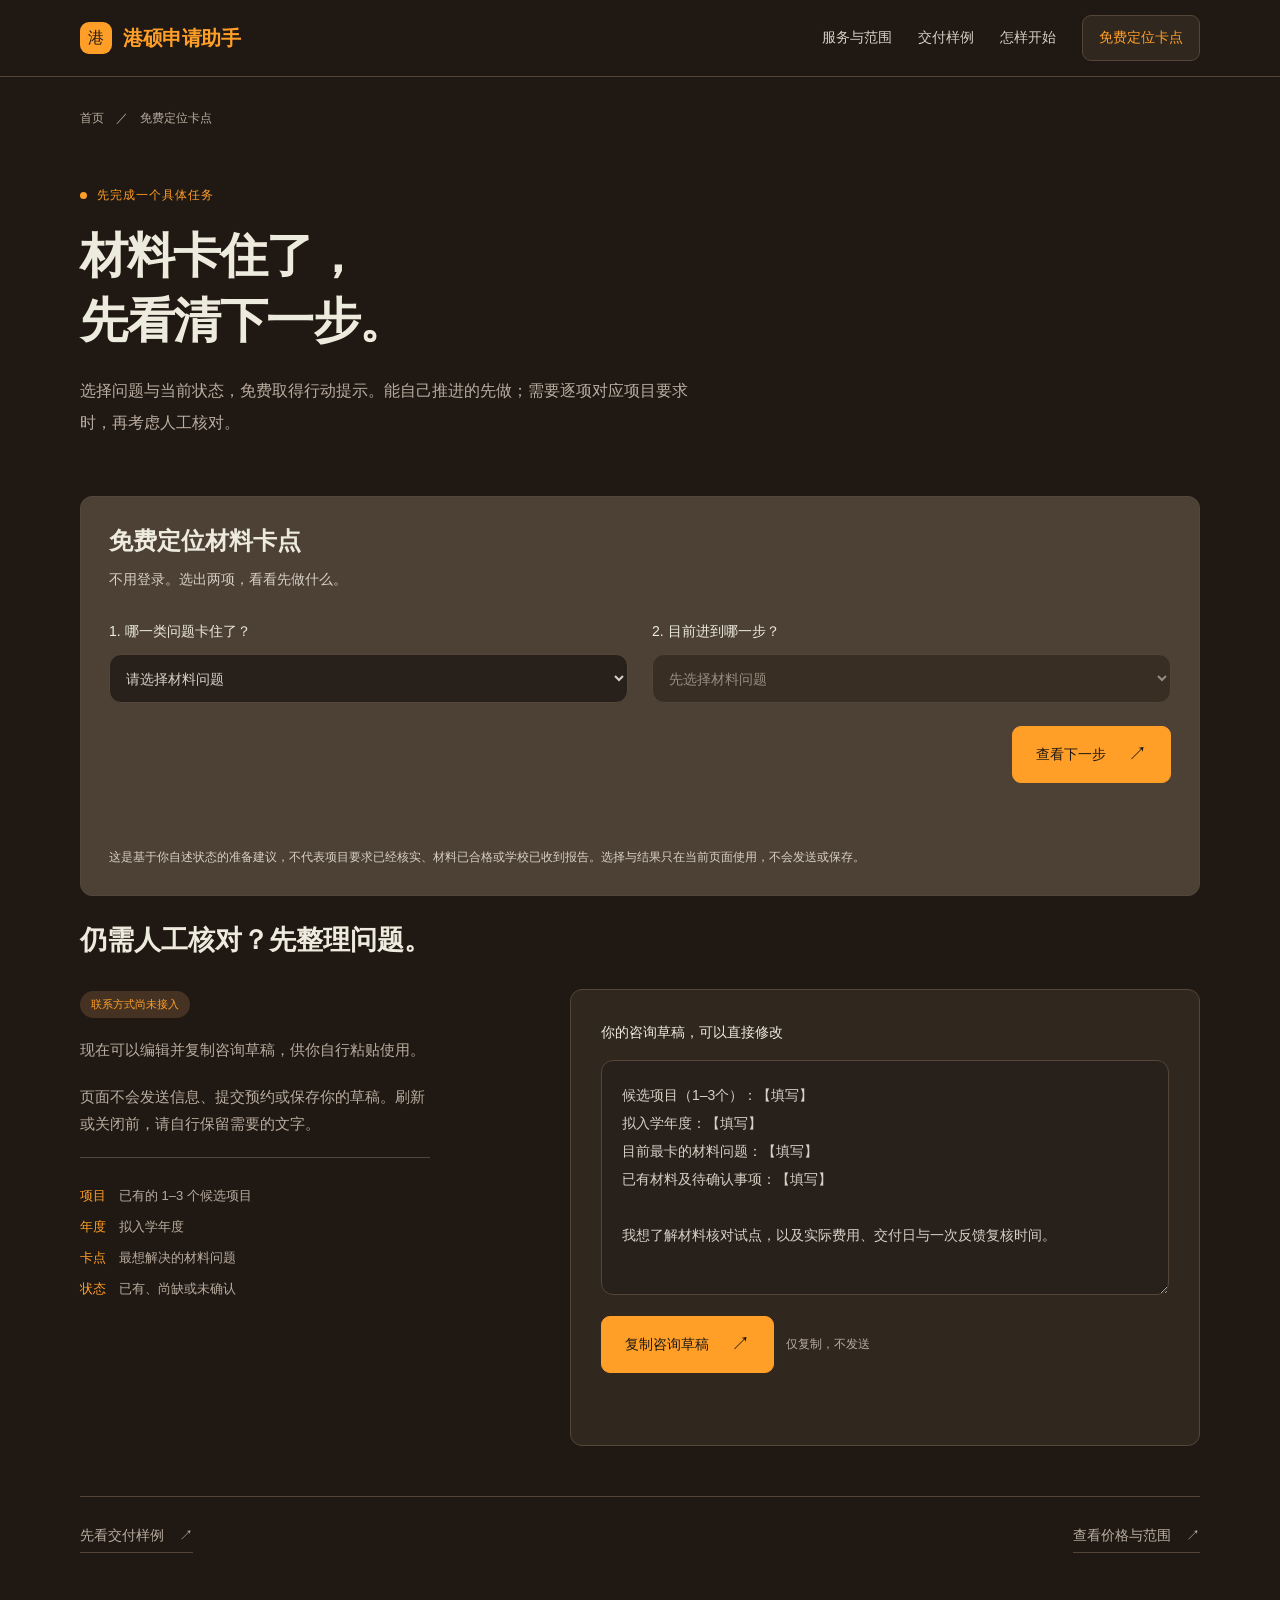
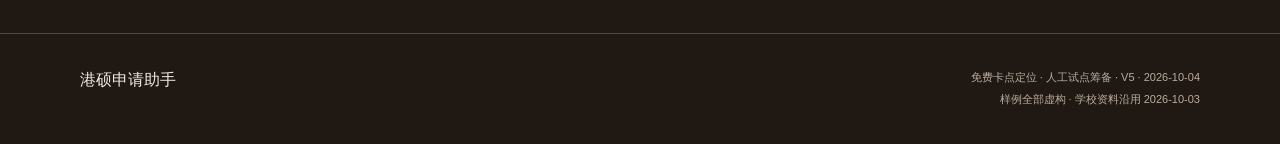
==== consult.html @ a5b5af1b "Add local static preview for the Hong Kong master's application helper. Keep the site files at the r" ====
<!doctype html>
<html lang="zh-CN">
<head>
<meta charset="utf-8">
<meta name="viewport" content="width=device-width, initial-scale=1">
<title>免费定位材料卡点｜港硕申请助手</title>
<meta name="description" content="免费定位成绩单、官方条款冲突或推荐报告卡点，复制下一步行动提示；仍需人工核对时，可以另行整理咨询草稿。">
<link rel="stylesheet" href="assets/site.css">
<script src="assets/site.js" defer></script>
</head>
<body>
<a class="skip-link" href="#main">跳到主要内容</a>
<header class="site-header">
<div class="wrap header-inner"><a class="brand" href="index.html"><span class="brand-symbol" aria-hidden="true">港</span>港硕申请助手</a><button class="menu-toggle" type="button" aria-expanded="false" aria-controls="site-nav">菜单</button><nav class="site-nav" id="site-nav" aria-label="主导航"><a href="services.html">服务与范围</a><a href="sample.html">交付样例</a><a href="guide.html">怎样开始</a><a href="consult.html#quick-check" class="nav-cta" aria-current="page">免费定位卡点</a></nav></div>
</header>
<main id="main">
<div class="wrap">
<nav class="breadcrumb" aria-label="面包屑"><a href="index.html">首页</a><span aria-hidden="true">／</span><span>免费定位卡点</span></nav>
<header class="page-intro fade-in"><p class="eyebrow">先完成一个具体任务</p><h1>材料卡住了，<br>先看清下一步。</h1><p class="lead">选择问题与当前状态，免费取得行动提示。能自己推进的先做；需要逐项对应项目要求时，再考虑人工核对。</p></header>
<div class="page-body">
<section class="quick-check" id="quick-check" aria-labelledby="quick-check-title">
<div class="check-intro"><h2 id="quick-check-title">免费定位材料卡点</h2><p>不用登录。选出两项，看看先做什么。</p></div>
<form id="quick-check-form" hidden>
<div class="check-fields">
<div class="check-field"><label for="check-issue">1. 哪一类问题卡住了？</label><select id="check-issue" name="issue" required><option value="">请选择材料问题</option><option value="transcript">正式文件：成绩单尚缺或待核</option><option value="terms">官方条款说法不同</option><option value="report">推荐报告收件未确认</option></select></div>
<div class="check-field"><label for="check-state">2. 目前进到哪一步？</label><select id="check-state" name="state" required disabled><option value="">先选择材料问题</option></select></div>
</div>
<div class="actions"><button class="button" type="submit">查看下一步 <span class="arrow" aria-hidden="true">↗</span></button></div>
<p class="check-status" id="check-status" role="status" aria-live="polite"></p>
</form>
<noscript><p class="check-noscript">此处需要启用 JavaScript 才能按状态生成提示。你可以先看<a class="text-link" href="sample.html">材料卡点样例 ↗</a>，或在下方手动编辑咨询草稿。</p></noscript>
<article class="check-result" id="check-result" aria-labelledby="check-result-title" hidden>
<h3 id="check-result-title">你的下一步</h3><p class="check-selection" id="check-selection"></p>
<dl class="action-list"><div><dt>先做什么</dt><dd id="check-first"></dd></div><div><dt>找谁推进</dt><dd id="check-who"></dd></div><div><dt>完成依据</dt><dd id="check-evidence"></dd></div><div><dt>何时值得人工核对</dt><dd id="check-manual"></dd></div></dl>
<div class="actions"><button class="button secondary" id="copy-action" type="button">复制这份行动提示</button><a class="text-link" href="#consultation">整理咨询草稿 <span aria-hidden="true">↗</span></a></div>
<p class="copy-status" id="action-copy-status" role="status" aria-live="polite"></p>
<textarea class="action-copy-fallback" id="action-copy-fallback" readonly hidden aria-label="完整行动提示，供手动复制" aria-describedby="action-copy-status"></textarea>
</article>
<p class="check-disclosure">这是基于你自述状态的准备建议，不代表项目要求已经核实、材料已合格或学校已收到报告。选择与结果只在当前页面使用，不会发送或保存。</p>
</section>
<section class="consultation" id="consultation" aria-labelledby="consultation-title">
<h2 class="consultation-title" id="consultation-title">仍需人工核对？先整理问题。</h2>
<div class="contact-layout">
<div class="contact-note"><span class="tag warm">联系方式尚未接入</span><p>现在可以编辑并复制咨询草稿，供你自行粘贴使用。</p><p>页面不会发送信息、提交预约或保存你的草稿。刷新或关闭前，请自行保留需要的文字。</p>
<ul class="contact-hints"><li><span>项目</span>已有的 1–3 个候选项目</li><li><span>年度</span>拟入学年度</li><li><span>卡点</span>最想解决的材料问题</li><li><span>状态</span>已有、尚缺或未确认</li></ul>
</div>
<div class="draft-panel">
<label for="consult-draft">你的咨询草稿，可以直接修改</label>
<textarea id="consult-draft" aria-describedby="draft-disclosure copy-status" spellcheck="false">候选项目（1–3个）：【填写】
拟入学年度：【填写】
目前最卡的材料问题：【填写】
已有材料及待确认事项：【填写】

我想了解材料核对试点，以及实际费用、交付日与一次反馈复核时间。</textarea>
<div class="actions"><button class="button" id="copy-draft" type="button">复制咨询草稿 <span class="arrow" aria-hidden="true">↗</span></button><span class="small" id="draft-disclosure">仅复制，不发送</span></div>
<p class="copy-status" id="copy-status" role="status" aria-live="polite"></p>
</div>
</div>
</section>
<div class="page-next"><a class="text-link" href="sample.html">先看交付样例 <span aria-hidden="true">↗</span></a><a class="text-link" href="services.html">查看价格与范围 <span aria-hidden="true">↗</span></a></div>
</div>
</div>
</main>
<footer class="site-footer"><div class="wrap footer-inner"><p class="footer-brand">港硕申请助手</p><p class="footer-state">免费卡点定位 · 人工试点筹备 · V5 · 2026-10-04<br>样例全部虚构 · 学校资料沿用 2026-10-03</p></div></footer>
</body>
</html>
---- assets/site.css ----
:root{--paper:#201913;--surface:#30271f;--field:#28211b;--tool:#4d4035;--ink:#edeade;--text:#d8d0c6;--muted:#b9aca0;--line:#544638;--accent:#ff9f28;--accent-soft:#3d2c17;--warm:#453222;--sans:"Avenir Next","PingFang SC","Hiragino Sans GB","Microsoft YaHei",sans-serif}
*{box-sizing:border-box}html{scroll-behavior:smooth;scroll-padding-top:100px}body{color-scheme:dark;margin:0;background:var(--paper);color:var(--text);font:16px/1.8 var(--sans);-webkit-font-smoothing:antialiased}a{color:inherit;text-decoration:none}button,textarea,select{font:inherit}button,a,summary{-webkit-tap-highlight-color:transparent}button{cursor:pointer}
button:focus-visible,a:focus-visible,summary:focus-visible,textarea:focus-visible,select:focus-visible{outline:3px solid var(--accent);outline-offset:5px}
h1,h2,h3,p{margin:0}h1,h2,h3{color:var(--ink)}h1,h2{font-family:var(--sans);font-weight:700}h1{font-size:clamp(36px,4.5vw,58px);line-height:1.35;letter-spacing:-.03em}h2{font-size:clamp(27px,3vw,36px);line-height:1.5}h3{font-weight:600;font-size:19px;line-height:1.6}
[hidden]{display:none!important}.wrap{width:min(1120px,calc(100% - 80px));margin:auto}.narrow{width:min(880px,calc(100% - 80px));margin:auto}
.skip-link{position:fixed;z-index:30;top:-90px;left:18px;padding:10px 16px;background:var(--surface);color:var(--ink)}.skip-link:focus{top:12px}
.site-header{position:sticky;top:0;z-index:20;background:rgba(32,25,19,.97);border-bottom:1px solid var(--line)}.header-inner{height:76px;display:flex;align-items:center;justify-content:space-between;gap:30px}.brand{display:flex;align-items:center;gap:11px;white-space:nowrap;font-family:var(--sans);font-size:20px;font-weight:700;letter-spacing:-.02em;color:var(--accent)}.brand-symbol{display:grid;place-items:center;width:32px;height:32px;border-radius:9px;color:var(--paper);background:var(--accent);font-size:16px;font-weight:500}
.site-nav{display:flex;align-items:center;gap:26px;font-size:14px}.site-nav a{transition:color .18s}.site-nav a:hover,.site-nav a[aria-current=page]{color:var(--accent)}.site-nav a[aria-current=page]:not(.nav-cta){text-decoration:underline;text-decoration-color:var(--accent);text-underline-offset:8px}.nav-cta{border:1px solid var(--line);border-radius:9px;padding:9px 16px;color:var(--ink);background:var(--surface)}.nav-cta:hover{background:var(--accent-soft)}.menu-toggle{display:none;border:1px solid var(--line);border-radius:9px;background:transparent;padding:8px 14px;color:var(--ink);font-size:13px}
.eyebrow{font-size:12px;letter-spacing:.08em;color:var(--accent);display:flex;align-items:center;gap:10px;margin-bottom:24px}.eyebrow::before{content:"";width:7px;height:7px;border-radius:50%;background:currentColor}
.lead{font-size:17px;line-height:2;color:var(--muted);max-width:560px;margin-top:24px}.button{min-height:49px;display:inline-flex;align-items:center;justify-content:center;gap:22px;padding:13px 23px;border:1px solid var(--accent);border-radius:9px;color:var(--paper);background:var(--accent);font-size:14px;line-height:1.5;transition:transform .18s,background .18s}.button:hover{background:#ffb353;transform:translateY(-1px)}.button.secondary{color:var(--ink);background:transparent;border-color:var(--line)}.button.secondary:hover{background:var(--accent-soft);border-color:var(--accent)}
.arrow{font-size:19px;font-family:var(--sans)}.actions{display:flex;flex-wrap:wrap;gap:12px;margin-top:32px}.text-link{font-size:14px;display:inline-flex;align-items:center;gap:15px;border-bottom:1px solid var(--line);padding-bottom:4px}.text-link:hover{color:var(--accent);border-color:var(--accent)}
.home-hero{text-align:center;padding:36px 0 25px}.home-hero h1{font-size:clamp(30px,3.5vw,44px);line-height:1.4;letter-spacing:-.035em}.home-hero h1 em{font-style:normal;display:inline-block;color:var(--accent)}.home-hero .lead{max-width:700px;font-size:15px;line-height:1.85;margin:12px auto 0}.hero-badges{display:flex;flex-wrap:wrap;justify-content:center;gap:8px;list-style:none;padding:0;margin:18px 0 0}.hero-badges li{padding:4px 11px;border:1px solid #715019;border-radius:30px;background:var(--accent-soft);color:#ffb13e;font-size:11px;line-height:1.6}.hero-start{display:inline-flex;align-items:center;gap:9px;font-size:12px;color:var(--muted);margin-top:16px}.hero-start:hover{color:var(--accent)}.price-inline{margin-top:10px;font-size:12px;color:var(--muted);line-height:1.9}.price-inline strong{display:block;color:var(--ink);font-size:15px;font-weight:500;margin-bottom:4px}
.tag{display:inline-block;font-size:11px;line-height:1.5;border-radius:50px;padding:5px 11px;background:var(--accent-soft);color:var(--accent)}.tag.warm{background:var(--warm);color:var(--accent)}
.home-explore{padding:32px 0 54px}.home-offer{display:flex;align-items:center;justify-content:space-between;gap:30px;border:1px solid var(--line);border-radius:12px;background:var(--surface);padding:24px 28px}.home-offer .eyebrow{margin-bottom:7px}.home-offer h2{font-size:20px}.home-offer .button{flex-shrink:0}.explore-heading{font-size:19px;color:var(--ink);margin-bottom:17px}.explore-grid{display:grid;grid-template-columns:repeat(3,minmax(0,1fr));gap:16px}.explore-link{display:block;padding:23px;border:1px solid var(--line);border-radius:12px;background:var(--surface);transition:border-color .2s}.explore-link:hover{border-color:var(--accent)}.explore-link span{display:flex;justify-content:space-between;gap:16px;font-size:17px;color:var(--ink)}.explore-link p{font-size:13px;color:var(--muted);margin-top:11px;line-height:1.9}
.breadcrumb{padding-top:31px;font-size:12px;color:var(--muted);display:flex;align-items:center;flex-wrap:wrap;gap:12px}.breadcrumb a:hover{color:var(--accent)}.page-intro{padding:55px 0 57px}.page-intro .eyebrow{margin-bottom:18px}.page-intro h1{font-size:clamp(34px,4vw,48px)}.page-intro .lead{max-width:630px;font-size:16px;margin-top:21px}.page-body{padding-bottom:80px}
.service-layout{display:grid;grid-template-columns:1.24fr .9fr;gap:80px;align-items:start}.service-row{display:grid;grid-template-columns:35px 1fr;gap:21px;padding:27px 0;border-bottom:1px solid var(--line)}.service-row:first-child{padding-top:3px}.service-icon{width:29px;height:29px;border:1px solid var(--line);color:var(--accent);border-radius:50%;display:grid;place-items:center;font-size:14px;line-height:1}.service-row p{font-size:14px;color:var(--muted);margin-top:9px;max-width:460px}
.price-panel{border:1px solid var(--line);border-radius:12px;background:var(--surface);color:var(--text);padding:36px}.price-panel .eyebrow{color:var(--muted);margin-bottom:18px}.price-number{display:flex;align-items:baseline;gap:8px;color:var(--accent);font:700 60px/1.2 var(--sans)}.price-number span{font:13px/1.6 var(--sans)}.scope-list{margin:24px 0 0;padding:21px 0 0;list-style:none;border-top:1px solid var(--line);font-size:14px;line-height:2.2}.price-panel .small{margin-top:20px;color:var(--muted);font-size:12px}.price-panel .button{width:100%;margin-top:24px;background:var(--accent);color:var(--paper);border-color:var(--accent)}
.boundary{margin-top:37px;font-size:13px;color:var(--muted);line-height:2}.boundary strong{display:block;color:var(--ink);font-size:14px;margin-bottom:6px;font-weight:500}.inline-detail{margin-top:25px;border-top:1px solid var(--line);border-bottom:1px solid var(--line);font-size:14px}.inline-detail summary{padding:19px 0;cursor:pointer;color:var(--ink)}.inline-detail p{font-size:13px;color:var(--muted);padding:0 0 20px;line-height:2}
.page-next{margin-top:50px;border-top:1px solid var(--line);padding-top:26px;display:flex;justify-content:space-between;align-items:center;gap:25px;font-size:14px;color:var(--muted)}
.case-feature{display:grid;grid-template-columns:1fr 1fr;gap:58px;background:var(--surface);border:1px solid var(--line);border-radius:12px;padding:42px}.case-feature h2{margin-top:18px;font-size:30px}.case-feature .case-quote{font-size:18px;color:var(--ink);line-height:1.9;font-family:var(--sans);max-width:330px}.case-feature .case-caption{font-size:13px;color:var(--muted);margin-top:18px;max-width:350px}.case-result{padding-top:0}.case-result div{padding:17px 0;border-bottom:1px solid var(--line)}.case-result div:first-child{padding-top:0}.case-result div:last-child{border-bottom:0}.case-result dt{font-size:11px;color:var(--accent);margin-bottom:5px}.case-result dd{margin:0;font-size:15px;color:var(--ink)}
.other-cases{margin-top:39px}.other-cases h2{font:14px/1.8 var(--sans);color:var(--muted);margin-bottom:11px}.case-link{display:flex;align-items:center;justify-content:space-between;gap:20px;padding:23px 0;border-bottom:1px solid var(--line)}.case-link h3{font-size:17px;font-weight:500}.case-link p{font-size:13px;color:var(--muted);margin-top:6px}.case-link:hover h3{color:var(--accent)}.source-note{font-size:11px;color:var(--muted);line-height:1.9;margin-top:28px}
.case-nav{display:flex;flex-wrap:wrap;gap:10px;margin-bottom:29px}.case-nav a{padding:9px 16px;border:1px solid var(--line);border-radius:50px;font-size:13px;background:transparent}.case-nav a[aria-current=page]{background:var(--accent-soft);border-color:var(--accent);color:var(--accent)}
.detail-sheet{border:1px solid var(--line);border-radius:12px;background:var(--surface);padding:38px 42px}.status-row{display:flex;flex-wrap:wrap;align-items:center;gap:14px;font-size:12px;color:var(--muted);padding-bottom:26px;border-bottom:1px solid var(--line)}.detail-step{padding:26px 0;display:grid;grid-template-columns:120px 1fr;gap:24px;border-bottom:1px solid var(--line)}.detail-step:last-child{border-bottom:0;padding-bottom:0}.detail-step h2{font:13px/2 var(--sans);color:var(--accent)}.detail-step h3{font-size:18px;font-weight:500;margin-bottom:9px}.detail-step p{font-size:14px;color:var(--muted);line-height:2}
.reference-data{margin-top:33px;border-top:1px solid var(--line);border-bottom:1px solid var(--line)}.reference-data>summary{padding:22px 0;font-size:14px;cursor:pointer;color:var(--ink)}.reference-data>div{padding-bottom:24px}.project-card{padding:22px 0;border-top:1px solid var(--line)}.project-heading{display:flex;justify-content:space-between;align-items:start;gap:20px}.project-heading h3{font-size:17px}.project-heading p{font-size:11px;color:var(--muted);margin-top:4px}.project-status{font-size:11px;flex-shrink:0;color:var(--accent)}.project-facts{display:grid;grid-template-columns:1fr 1fr;gap:22px;margin:24px 0}.project-facts dt{font-size:11px;color:var(--accent);margin-bottom:5px}.project-facts dd{margin:0;font-size:13px;color:var(--muted)}.project-sources{display:flex;flex-wrap:wrap;gap:10px 18px;font-size:11px;color:var(--muted)}.project-sources a{border-bottom:1px solid var(--line)}
.guide-layout{display:grid;grid-template-columns:1fr 1fr;gap:78px}.step-item{padding:26px 0 30px;display:grid;grid-template-columns:38px 1fr;gap:17px;border-bottom:1px solid var(--line)}.step-item:first-child{padding-top:0}.step-item .step-number{font:700 23px/1.6 var(--sans);color:var(--accent)}.step-item p{margin-top:9px;font-size:14px;color:var(--muted)}.faq-heading{font-size:15px;margin-bottom:8px}
.faq details{border-bottom:1px solid var(--line)}.faq summary{cursor:pointer;font-size:15px;color:var(--ink);padding:20px 0;list-style:none;display:flex;align-items:center;justify-content:space-between;gap:20px}.faq summary::-webkit-details-marker{display:none}.faq summary::after{content:"+";font-size:21px;font-weight:300}.faq details[open] summary::after{content:"−"}.faq details p{padding:0 0 22px;font-size:13px;color:var(--muted);line-height:2}
.contact-layout{display:grid;grid-template-columns:.8fr 1.2fr;gap:70px;align-items:start}.contact-note{font-size:15px;color:var(--muted);max-width:350px}.contact-note .tag{margin-bottom:18px}.contact-note p{margin-bottom:20px}.contact-hints{list-style:none;margin:0;padding:22px 0 0;border-top:1px solid var(--line);font-size:13px;line-height:2.4}.contact-hints li{display:flex;gap:13px}.contact-hints span{color:var(--accent)}
.draft-panel{background:var(--surface);border:1px solid var(--line);border-radius:12px;padding:30px}.draft-panel label{display:block;font-size:14px;color:var(--ink);margin-bottom:15px}.draft-panel textarea{display:block;width:100%;min-height:235px;resize:vertical;border:1px solid var(--line);border-radius:12px;background:var(--field);padding:20px;color:var(--text);font-size:14px;line-height:2}.draft-panel .actions{margin-top:21px;align-items:center}.draft-panel .small{font-size:12px;color:var(--muted)}.copy-status{min-height:27px;margin-top:15px;font-size:12px;color:var(--accent);line-height:1.9}
.quick-check{background:var(--tool);border:1px solid var(--line);border-radius:12px;padding:26px 28px;margin-bottom:24px}.check-intro h2{font-size:24px}.check-intro p{font-size:14px;color:var(--text);margin-top:8px}.check-fields{display:grid;grid-template-columns:1fr 1fr;gap:24px;margin-top:27px}.check-field{min-width:0}.check-field label{display:block;font-size:14px;color:var(--ink);margin-bottom:10px}.check-field select{display:block;width:100%;min-width:0;min-height:49px;border:1px solid var(--line);border-radius:12px;background:var(--field);padding:10px 12px;color:var(--text);font-size:14px}.check-field select:disabled{color:var(--muted);background:var(--surface)}.quick-check .actions{margin-top:23px;align-items:center}#quick-check-form .actions{justify-content:flex-end}.check-status{min-height:27px;margin-top:15px;font-size:12px;color:var(--accent)}.check-result{border-top:1px solid var(--line);padding-top:25px;margin-top:10px}.action-copy-fallback{display:block;width:100%;min-height:260px;resize:vertical;border:1px solid var(--line);border-radius:12px;background:var(--field);padding:16px;color:var(--text);font-size:13px;line-height:2;margin-top:15px}.check-result h3{font-family:var(--sans);font-size:24px}.check-selection{font-size:13px;color:var(--muted);margin-top:10px}.action-list{margin:20px 0 0}.action-list div{display:grid;grid-template-columns:145px 1fr;gap:20px;border-bottom:1px solid var(--line);padding:15px 0}.action-list dt{color:var(--accent);font-size:13px}.action-list dd{margin:0;font-size:14px;overflow-wrap:anywhere}.action-list div:last-child{border-bottom:0}.check-disclosure,.check-noscript{font-size:12px;color:var(--text);line-height:2;margin-top:20px}.check-noscript .text-link{font-size:12px;margin:0 4px}.consultation-title{font-size:27px;margin-bottom:29px}.free-service{display:flex;align-items:center;justify-content:space-between;gap:35px;padding:29px 0 36px;margin-bottom:40px;border-bottom:1px solid var(--line)}.free-service .eyebrow{margin-bottom:13px}.free-service h2{font-size:27px}.free-service p:not(.eyebrow){font-size:14px;color:var(--muted);margin-top:13px;max-width:640px}.free-service .button{flex-shrink:0}
.tool-nav{display:flex;flex-wrap:wrap;gap:25px;border-bottom:1px solid #796656;padding-bottom:13px;margin-bottom:22px;font-size:13px;color:var(--text)}.tool-nav a{position:relative}.tool-nav a[aria-current=location]{color:var(--accent)}.tool-nav a[aria-current=location]::after{content:"";position:absolute;left:0;right:0;bottom:-14px;height:2px;background:var(--accent)}.tool-nav a:hover{color:var(--accent)}.home-tool .check-intro{display:flex;align-items:center;flex-wrap:wrap;gap:7px 18px}.home-tool .check-intro h2{font-size:20px}.home-tool .check-intro p{margin:0;font-size:12px}
.site-footer{border-top:1px solid var(--line);padding:32px 0 34px;font-size:11px;color:var(--muted)}.footer-inner{display:flex;justify-content:space-between;gap:30px;align-items:start}.footer-brand{font-family:var(--sans);font-size:16px;color:var(--ink)}.footer-state{text-align:right;line-height:2}
.fade-in{animation:arrive .55s both}@keyframes arrive{from{opacity:0;transform:translateY(10px)}to{opacity:1;transform:translateY(0)}}
@media(max-width:1000px){.site-nav{gap:20px}.service-layout,.guide-layout{gap:45px}.case-feature{gap:35px;padding:34px}.contact-layout{gap:38px}}
@media(max-width:760px){
.wrap,.narrow{width:calc(100% - 40px)}.header-inner{height:68px;gap:14px}.brand{font-size:18px}.brand-symbol{width:29px;height:29px;font-size:14px}.menu-toggle{display:block}
.site-nav{display:none;position:absolute;top:67px;left:0;right:0;padding:22px 20px 27px;background:var(--paper);border-bottom:1px solid var(--line);box-shadow:0 12px 18px #0003;flex-direction:column;align-items:stretch;gap:0}.site-nav.is-open{display:flex}.site-nav a{padding:13px 18px}.site-nav .nav-cta{margin-top:10px;text-align:center}
.home-hero{padding:31px 0 24px}.home-hero h1{font-size:31px}.home-hero .lead{font-size:13px}.hero-badges{gap:6px;margin-top:14px}.hero-badges li{font-size:10px;padding:4px 9px}.hero-start{margin-top:13px}h1{font-size:39px;line-height:1.4}.eyebrow{margin-bottom:21px;font-size:11px}.lead{font-size:15px;margin-top:21px}.actions{margin-top:27px;gap:10px}.button{padding:13px 18px;font-size:13px;gap:17px;min-height:48px}.price-inline{margin-top:10px;font-size:11px}.price-inline strong{font-size:14px}
.home-explore{padding:27px 0 40px}.home-offer{flex-direction:column;align-items:start;gap:19px;padding:23px}.home-offer h2{font-size:18px}.explore-heading{margin-bottom:12px}.explore-grid{grid-template-columns:1fr;gap:11px}.explore-link{padding:20px}.explore-link span{font-size:18px}.explore-link p{margin-top:7px;font-size:12px}
.breadcrumb{padding-top:23px;font-size:11px}.page-intro{padding:35px 0 37px}.page-intro h1{font-size:34px;line-height:1.5}.page-intro .lead{font-size:14px;margin-top:16px}.page-body{padding-bottom:48px}
.service-layout,.guide-layout,.contact-layout{grid-template-columns:1fr;gap:35px}.service-row{padding:23px 0;gap:16px;grid-template-columns:30px 1fr}.service-row h3{font-size:18px}.service-row p{font-size:13px}.price-panel{padding:29px}.price-number{font-size:53px}.boundary{margin-top:27px}.page-next{margin-top:35px;padding-top:22px;align-items:start;flex-direction:column;gap:16px;font-size:13px}
.case-feature{grid-template-columns:1fr;gap:27px;padding:27px 25px;border-radius:12px}.case-feature h2{font-size:26px;margin-top:15px}.case-feature .case-quote{font-size:18px}.case-feature .case-caption{font-size:12px;margin-top:15px}.case-result{margin:0}.case-result dd{font-size:14px}
.other-cases{margin-top:30px}.case-link{padding:20px 0}.case-link h3{font-size:16px}.case-link p{font-size:12px}.case-nav{gap:8px;margin-bottom:23px}.case-nav a{font-size:12px;padding:8px 13px}.detail-sheet{padding:27px 25px;border-radius:12px}.detail-step{grid-template-columns:1fr;gap:10px;padding:23px 0}.detail-step h3{font-size:17px}.detail-step p{font-size:13px}.project-heading{flex-direction:column;gap:7px}.project-facts{grid-template-columns:1fr;gap:17px}.source-note{margin-top:24px;font-size:10px}
.guide-layout{gap:40px}.step-item{padding:22px 0 25px}.step-item h3{font-size:18px}.step-item p{font-size:13px}.contact-note{max-width:none;font-size:14px}.draft-panel{padding:25px 22px;border-radius:12px}.draft-panel textarea{padding:16px;min-height:270px;font-size:13px}.draft-panel .actions{gap:15px}
.quick-check{padding:23px 20px;border-radius:12px;margin-bottom:20px}.tool-nav{gap:20px;font-size:12px;margin-bottom:21px}.home-tool .check-intro h2{font-size:20px}.check-intro h2{font-size:25px}.check-intro p{font-size:13px}.check-fields{grid-template-columns:1fr;gap:20px;margin-top:23px}.check-field select{font-size:13px}.action-list div{grid-template-columns:1fr;gap:7px;padding:17px 0}.action-list dd{font-size:13px}.check-result h3{font-size:23px}.quick-check .actions{gap:17px}.consultation-title{font-size:25px;margin-bottom:23px}.free-service{flex-direction:column;align-items:start;gap:22px;padding:0 0 30px;margin-bottom:32px}.free-service h2{font-size:25px}.free-service p:not(.eyebrow){font-size:13px}
.site-footer{padding:27px 0}.footer-inner{flex-direction:column;gap:13px}.footer-state{text-align:left;font-size:10px}
}
@media(prefers-reduced-motion:reduce){html{scroll-behavior:auto}*,*::before,*::after{animation:none!important;transition:none!important}}
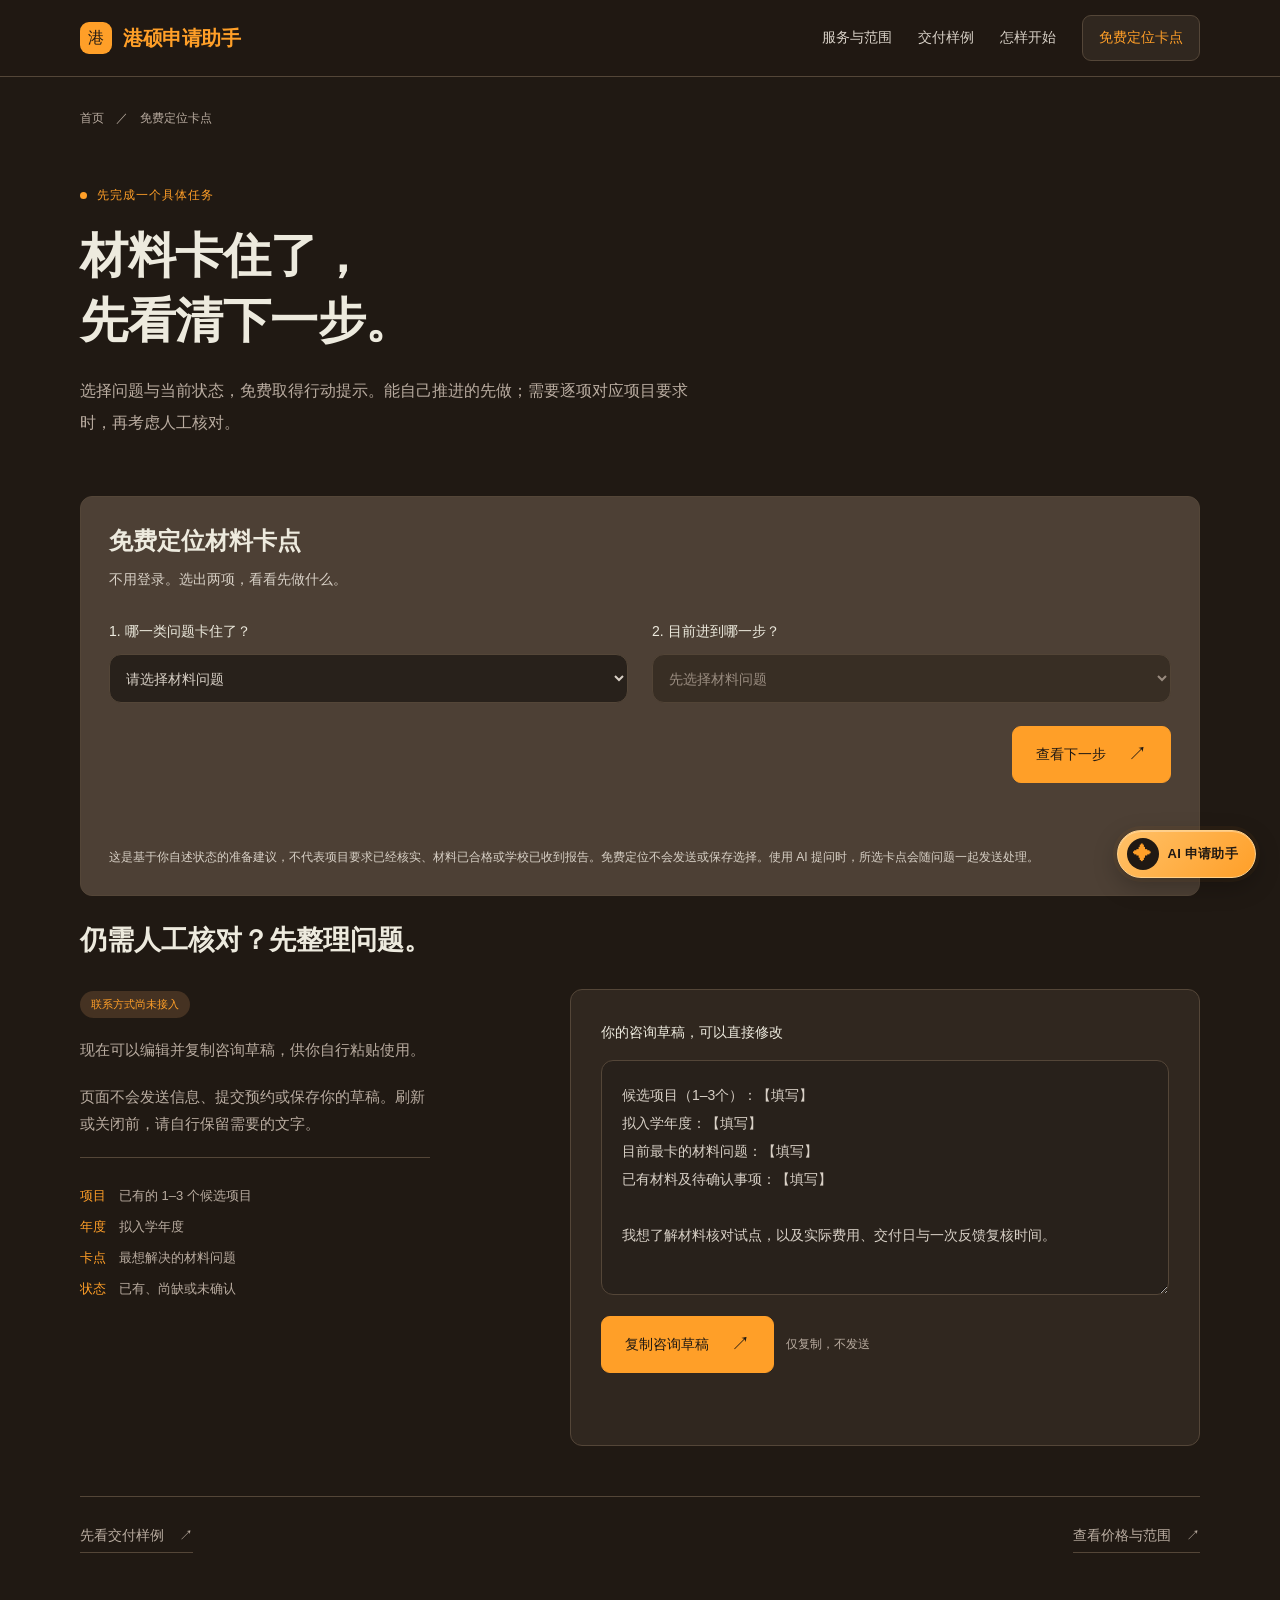
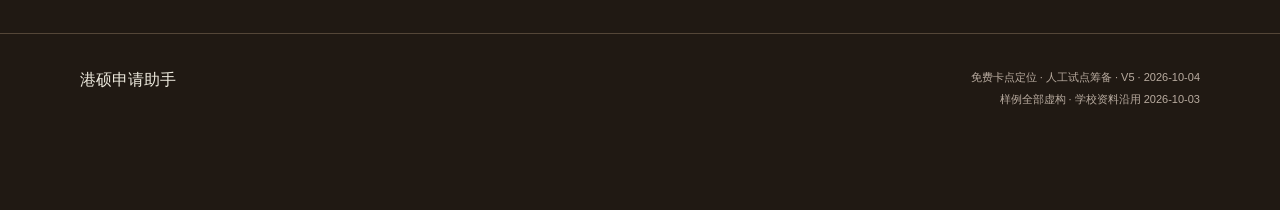
==== commit c82c5707: "Add DeepSeek assistant and update AI launcher" ====
--- a/consult.html
+++ b/consult.html
@@ -6,7 +6,9 @@
 <title>免费定位材料卡点｜港硕申请助手</title>
 <meta name="description" content="免费定位成绩单、官方条款冲突或推荐报告卡点，复制下一步行动提示；仍需人工核对时，可以另行整理咨询草稿。">
 <link rel="stylesheet" href="assets/site.css">
+<link rel="stylesheet" href="assets/assistant.css">
 <script src="assets/site.js" defer></script>
+<script src="assets/assistant.js" defer></script>
 </head>
 <body>
 <a class="skip-link" href="#main">跳到主要内容</a>
@@ -36,7 +38,7 @@
 <p class="copy-status" id="action-copy-status" role="status" aria-live="polite"></p>
 <textarea class="action-copy-fallback" id="action-copy-fallback" readonly hidden aria-label="完整行动提示，供手动复制" aria-describedby="action-copy-status"></textarea>
 </article>
-<p class="check-disclosure">这是基于你自述状态的准备建议，不代表项目要求已经核实、材料已合格或学校已收到报告。选择与结果只在当前页面使用，不会发送或保存。</p>
+<p class="check-disclosure">这是基于你自述状态的准备建议，不代表项目要求已经核实、材料已合格或学校已收到报告。免费定位不会发送或保存选择。使用 AI 提问时，所选卡点会随问题一起发送处理。</p>
 </section>
 <section class="consultation" id="consultation" aria-labelledby="consultation-title">
 <h2 class="consultation-title" id="consultation-title">仍需人工核对？先整理问题。</h2>
--- a/assets/site.css
+++ b/assets/site.css
@@ -1,7 +1,7 @@
 :root{--paper:#201913;--surface:#30271f;--field:#28211b;--tool:#4d4035;--ink:#edeade;--text:#d8d0c6;--muted:#b9aca0;--line:#544638;--accent:#ff9f28;--accent-soft:#3d2c17;--warm:#453222;--sans:"Avenir Next","PingFang SC","Hiragino Sans GB","Microsoft YaHei",sans-serif}
 *{box-sizing:border-box}html{scroll-behavior:smooth;scroll-padding-top:100px}body{color-scheme:dark;margin:0;background:var(--paper);color:var(--text);font:16px/1.8 var(--sans);-webkit-font-smoothing:antialiased}a{color:inherit;text-decoration:none}button,textarea,select{font:inherit}button,a,summary{-webkit-tap-highlight-color:transparent}button{cursor:pointer}
 button:focus-visible,a:focus-visible,summary:focus-visible,textarea:focus-visible,select:focus-visible{outline:3px solid var(--accent);outline-offset:5px}
-h1,h2,h3,p{margin:0}h1,h2,h3{color:var(--ink)}h1,h2{font-family:var(--sans);font-weight:700}h1{font-size:clamp(36px,4.5vw,58px);line-height:1.35;letter-spacing:-.03em}h2{font-size:clamp(27px,3vw,36px);line-height:1.5}h3{font-weight:600;font-size:19px;line-height:1.6}
+h1,h2,h3,p{margin:0}h1,h2,h3{color:var(--ink)}h1,h2{font-family:var(--sans);font-weight:700}h1{font-size:clamp(36px,4.5vw,58px);line-height:1.35;letter-spacing:-.01em}h2{font-size:clamp(27px,3vw,36px);line-height:1.5}h3{font-weight:600;font-size:19px;line-height:1.6}
 [hidden]{display:none!important}.wrap{width:min(1120px,calc(100% - 80px));margin:auto}.narrow{width:min(880px,calc(100% - 80px));margin:auto}
 .skip-link{position:fixed;z-index:30;top:-90px;left:18px;padding:10px 16px;background:var(--surface);color:var(--ink)}.skip-link:focus{top:12px}
 .site-header{position:sticky;top:0;z-index:20;background:rgba(32,25,19,.97);border-bottom:1px solid var(--line)}.header-inner{height:76px;display:flex;align-items:center;justify-content:space-between;gap:30px}.brand{display:flex;align-items:center;gap:11px;white-space:nowrap;font-family:var(--sans);font-size:20px;font-weight:700;letter-spacing:-.02em;color:var(--accent)}.brand-symbol{display:grid;place-items:center;width:32px;height:32px;border-radius:9px;color:var(--paper);background:var(--accent);font-size:16px;font-weight:500}
@@ -9,7 +9,7 @@
 .eyebrow{font-size:12px;letter-spacing:.08em;color:var(--accent);display:flex;align-items:center;gap:10px;margin-bottom:24px}.eyebrow::before{content:"";width:7px;height:7px;border-radius:50%;background:currentColor}
 .lead{font-size:17px;line-height:2;color:var(--muted);max-width:560px;margin-top:24px}.button{min-height:49px;display:inline-flex;align-items:center;justify-content:center;gap:22px;padding:13px 23px;border:1px solid var(--accent);border-radius:9px;color:var(--paper);background:var(--accent);font-size:14px;line-height:1.5;transition:transform .18s,background .18s}.button:hover{background:#ffb353;transform:translateY(-1px)}.button.secondary{color:var(--ink);background:transparent;border-color:var(--line)}.button.secondary:hover{background:var(--accent-soft);border-color:var(--accent)}
 .arrow{font-size:19px;font-family:var(--sans)}.actions{display:flex;flex-wrap:wrap;gap:12px;margin-top:32px}.text-link{font-size:14px;display:inline-flex;align-items:center;gap:15px;border-bottom:1px solid var(--line);padding-bottom:4px}.text-link:hover{color:var(--accent);border-color:var(--accent)}
-.home-hero{text-align:center;padding:36px 0 25px}.home-hero h1{font-size:clamp(30px,3.5vw,44px);line-height:1.4;letter-spacing:-.035em}.home-hero h1 em{font-style:normal;display:inline-block;color:var(--accent)}.home-hero .lead{max-width:700px;font-size:15px;line-height:1.85;margin:12px auto 0}.hero-badges{display:flex;flex-wrap:wrap;justify-content:center;gap:8px;list-style:none;padding:0;margin:18px 0 0}.hero-badges li{padding:4px 11px;border:1px solid #715019;border-radius:30px;background:var(--accent-soft);color:#ffb13e;font-size:11px;line-height:1.6}.hero-start{display:inline-flex;align-items:center;gap:9px;font-size:12px;color:var(--muted);margin-top:16px}.hero-start:hover{color:var(--accent)}.price-inline{margin-top:10px;font-size:12px;color:var(--muted);line-height:1.9}.price-inline strong{display:block;color:var(--ink);font-size:15px;font-weight:500;margin-bottom:4px}
+.home-hero{text-align:center;padding:36px 0 25px}.home-hero h1{font-size:clamp(30px,3.5vw,44px);line-height:1.4;letter-spacing:-.015em}.home-hero h1 em{font-style:normal;display:inline-block;color:var(--accent)}.home-hero .lead{max-width:700px;font-size:15px;line-height:1.85;margin:12px auto 0}.hero-badges{display:flex;flex-wrap:wrap;justify-content:center;gap:8px;list-style:none;padding:0;margin:18px 0 0}.hero-badges li{padding:4px 11px;border:1px solid var(--line);border-radius:30px;background:var(--accent-soft);color:var(--accent);font-size:11px;line-height:1.6}.hero-start{display:inline-flex;align-items:center;gap:9px;font-size:12px;color:var(--muted);margin-top:16px}.hero-start:hover{color:var(--accent)}.price-inline{margin-top:10px;font-size:12px;color:var(--muted);line-height:1.9}.price-inline strong{display:block;color:var(--ink);font-size:15px;font-weight:500;margin-bottom:4px}
 .tag{display:inline-block;font-size:11px;line-height:1.5;border-radius:50px;padding:5px 11px;background:var(--accent-soft);color:var(--accent)}.tag.warm{background:var(--warm);color:var(--accent)}
 .home-explore{padding:32px 0 54px}.home-offer{display:flex;align-items:center;justify-content:space-between;gap:30px;border:1px solid var(--line);border-radius:12px;background:var(--surface);padding:24px 28px}.home-offer .eyebrow{margin-bottom:7px}.home-offer h2{font-size:20px}.home-offer .button{flex-shrink:0}.explore-heading{font-size:19px;color:var(--ink);margin-bottom:17px}.explore-grid{display:grid;grid-template-columns:repeat(3,minmax(0,1fr));gap:16px}.explore-link{display:block;padding:23px;border:1px solid var(--line);border-radius:12px;background:var(--surface);transition:border-color .2s}.explore-link:hover{border-color:var(--accent)}.explore-link span{display:flex;justify-content:space-between;gap:16px;font-size:17px;color:var(--ink)}.explore-link p{font-size:13px;color:var(--muted);margin-top:11px;line-height:1.9}
 .breadcrumb{padding-top:31px;font-size:12px;color:var(--muted);display:flex;align-items:center;flex-wrap:wrap;gap:12px}.breadcrumb a:hover{color:var(--accent)}.page-intro{padding:55px 0 57px}.page-intro .eyebrow{margin-bottom:18px}.page-intro h1{font-size:clamp(34px,4vw,48px)}.page-intro .lead{max-width:630px;font-size:16px;margin-top:21px}.page-body{padding-bottom:80px}
@@ -27,7 +27,7 @@
 .contact-layout{display:grid;grid-template-columns:.8fr 1.2fr;gap:70px;align-items:start}.contact-note{font-size:15px;color:var(--muted);max-width:350px}.contact-note .tag{margin-bottom:18px}.contact-note p{margin-bottom:20px}.contact-hints{list-style:none;margin:0;padding:22px 0 0;border-top:1px solid var(--line);font-size:13px;line-height:2.4}.contact-hints li{display:flex;gap:13px}.contact-hints span{color:var(--accent)}
 .draft-panel{background:var(--surface);border:1px solid var(--line);border-radius:12px;padding:30px}.draft-panel label{display:block;font-size:14px;color:var(--ink);margin-bottom:15px}.draft-panel textarea{display:block;width:100%;min-height:235px;resize:vertical;border:1px solid var(--line);border-radius:12px;background:var(--field);padding:20px;color:var(--text);font-size:14px;line-height:2}.draft-panel .actions{margin-top:21px;align-items:center}.draft-panel .small{font-size:12px;color:var(--muted)}.copy-status{min-height:27px;margin-top:15px;font-size:12px;color:var(--accent);line-height:1.9}
 .quick-check{background:var(--tool);border:1px solid var(--line);border-radius:12px;padding:26px 28px;margin-bottom:24px}.check-intro h2{font-size:24px}.check-intro p{font-size:14px;color:var(--text);margin-top:8px}.check-fields{display:grid;grid-template-columns:1fr 1fr;gap:24px;margin-top:27px}.check-field{min-width:0}.check-field label{display:block;font-size:14px;color:var(--ink);margin-bottom:10px}.check-field select{display:block;width:100%;min-width:0;min-height:49px;border:1px solid var(--line);border-radius:12px;background:var(--field);padding:10px 12px;color:var(--text);font-size:14px}.check-field select:disabled{color:var(--muted);background:var(--surface)}.quick-check .actions{margin-top:23px;align-items:center}#quick-check-form .actions{justify-content:flex-end}.check-status{min-height:27px;margin-top:15px;font-size:12px;color:var(--accent)}.check-result{border-top:1px solid var(--line);padding-top:25px;margin-top:10px}.action-copy-fallback{display:block;width:100%;min-height:260px;resize:vertical;border:1px solid var(--line);border-radius:12px;background:var(--field);padding:16px;color:var(--text);font-size:13px;line-height:2;margin-top:15px}.check-result h3{font-family:var(--sans);font-size:24px}.check-selection{font-size:13px;color:var(--muted);margin-top:10px}.action-list{margin:20px 0 0}.action-list div{display:grid;grid-template-columns:145px 1fr;gap:20px;border-bottom:1px solid var(--line);padding:15px 0}.action-list dt{color:var(--accent);font-size:13px}.action-list dd{margin:0;font-size:14px;overflow-wrap:anywhere}.action-list div:last-child{border-bottom:0}.check-disclosure,.check-noscript{font-size:12px;color:var(--text);line-height:2;margin-top:20px}.check-noscript .text-link{font-size:12px;margin:0 4px}.consultation-title{font-size:27px;margin-bottom:29px}.free-service{display:flex;align-items:center;justify-content:space-between;gap:35px;padding:29px 0 36px;margin-bottom:40px;border-bottom:1px solid var(--line)}.free-service .eyebrow{margin-bottom:13px}.free-service h2{font-size:27px}.free-service p:not(.eyebrow){font-size:14px;color:var(--muted);margin-top:13px;max-width:640px}.free-service .button{flex-shrink:0}
-.tool-nav{display:flex;flex-wrap:wrap;gap:25px;border-bottom:1px solid #796656;padding-bottom:13px;margin-bottom:22px;font-size:13px;color:var(--text)}.tool-nav a{position:relative}.tool-nav a[aria-current=location]{color:var(--accent)}.tool-nav a[aria-current=location]::after{content:"";position:absolute;left:0;right:0;bottom:-14px;height:2px;background:var(--accent)}.tool-nav a:hover{color:var(--accent)}.home-tool .check-intro{display:flex;align-items:center;flex-wrap:wrap;gap:7px 18px}.home-tool .check-intro h2{font-size:20px}.home-tool .check-intro p{margin:0;font-size:12px}
+.tool-nav{display:flex;flex-wrap:wrap;gap:25px;border-bottom:1px solid var(--line);padding-bottom:13px;margin-bottom:22px;font-size:13px;color:var(--text)}.tool-nav a{position:relative}.tool-nav a[aria-current=location]{color:var(--accent)}.tool-nav a[aria-current=location]::after{content:"";position:absolute;left:0;right:0;bottom:-14px;height:2px;background:var(--accent)}.tool-nav a:hover{color:var(--accent)}.home-tool .check-intro{display:flex;align-items:center;flex-wrap:wrap;gap:7px 18px}.home-tool .check-intro h2{font-size:20px}.home-tool .check-intro p{margin:0;font-size:12px}
 .site-footer{border-top:1px solid var(--line);padding:32px 0 34px;font-size:11px;color:var(--muted)}.footer-inner{display:flex;justify-content:space-between;gap:30px;align-items:start}.footer-brand{font-family:var(--sans);font-size:16px;color:var(--ink)}.footer-state{text-align:right;line-height:2}
 .fade-in{animation:arrive .55s both}@keyframes arrive{from{opacity:0;transform:translateY(10px)}to{opacity:1;transform:translateY(0)}}
 @media(max-width:1000px){.site-nav{gap:20px}.service-layout,.guide-layout{gap:45px}.case-feature{gap:35px;padding:34px}.contact-layout{gap:38px}}
--- a/assets/assistant.css
+++ b/assets/assistant.css
@@ -0,0 +1,17 @@
+.ai-assistant{position:fixed;right:24px;bottom:22px;z-index:40}
+.ai-launcher{display:flex;align-items:center;gap:9px;min-height:48px;border:1px solid #ffd18a;border-radius:999px;background:linear-gradient(135deg,#ffc168,var(--accent));color:var(--paper);padding:7px 17px 7px 9px;box-shadow:0 8px 24px #0004,0 0 0 4px #ff9f280d,inset 0 1px 0 #ffffff50;font-size:13px;font-weight:600;line-height:1.4;letter-spacing:.02em;transition:transform .18s,border-color .18s,box-shadow .18s}
+.ai-launcher:hover{transform:translateY(-2px);border-color:#ffe0b1;background:linear-gradient(135deg,#ffd18a,#ffb353);box-shadow:0 11px 28px #0005,0 0 0 4px #ff9f281a,inset 0 1px 0 #ffffff60}.ai-launcher:active{transform:translateY(0)}.ai-mark{display:grid;place-items:center;flex-shrink:0;width:32px;height:32px;border-radius:50%;background:var(--paper);color:var(--accent);font-size:18px;line-height:1}.ai-assistant button:focus-visible{outline:1px solid var(--accent);outline-offset:3px}
+@media(prefers-reduced-motion:reduce){.ai-launcher{transition:none}.ai-launcher:hover{transform:none}}
+.ai-panel{position:absolute;right:0;bottom:66px;width:390px;max-height:calc(100dvh - 130px);display:flex;flex-direction:column;background:var(--surface);border:1px solid var(--line);border-radius:10px;box-shadow:0 18px 65px #0009;overflow:hidden}
+.ai-header{display:flex;align-items:center;justify-content:space-between;gap:20px;padding:18px 24px;border-bottom:1px solid var(--line);flex-shrink:0}
+.ai-kicker{font-size:9px;letter-spacing:.18em;color:var(--accent);margin-bottom:4px}.ai-header h2{font-size:20px;letter-spacing:.015em;font-weight:500}
+.ai-close{background:transparent;border:0;color:var(--muted);width:44px;height:44px;font-size:27px;line-height:1;flex-shrink:0}.ai-close:hover{color:var(--accent)}
+.ai-content{padding:18px 24px;overflow-y:auto;min-height:0;flex:1;overscroll-behavior:contain;scrollbar-width:thin;scrollbar-color:var(--line) transparent}
+.ai-context{font-size:12px;margin-bottom:13px;padding:8px 10px;border-left:1px solid var(--accent);background:var(--field);color:var(--text);line-height:1.8}
+.ai-note{font-size:11px;color:var(--muted);line-height:1.8;margin-bottom:14px}
+.ai-prompts{display:grid;gap:8px}.ai-prompts button{text-align:left;border:1px solid var(--line);border-radius:5px;background:transparent;color:var(--text);padding:8px 10px;font-size:12px;line-height:1.7}.ai-prompts button:hover{border-color:var(--accent);color:var(--accent)}
+.ai-messages{display:grid;gap:14px}.ai-message{display:grid;gap:6px;padding:12px 14px;background:var(--field);border-radius:6px;color:var(--text);font-size:13px;line-height:1.9;white-space:pre-wrap;overflow-wrap:anywhere}.ai-message:first-child{margin-top:20px}.ai-message.is-user{margin-left:28px;border:1px solid var(--line)}.ai-message.is-assistant{margin-right:12px}.ai-message-label{font-size:11px;color:var(--accent);letter-spacing:.03em}
+.ai-form{padding:14px 24px 16px;border-top:1px solid var(--line);flex-shrink:0;background:var(--surface)}.ai-input-label{display:block;font-size:11px;color:var(--muted);margin-bottom:7px}.ai-form textarea{display:block;width:100%;height:76px;min-height:76px;max-height:120px;resize:vertical;background:var(--field);color:var(--ink);border:1px solid var(--line);border-radius:6px;padding:10px 12px;font-size:14px;line-height:1.8}.ai-form textarea::placeholder{color:var(--muted)}.ai-form textarea:focus,.ai-form textarea:focus-visible{border-color:var(--accent);outline:none;box-shadow:none}
+.ai-form-actions{display:flex;align-items:center;gap:14px;justify-content:space-between;margin-top:9px}.ai-status{font-size:11px;color:var(--muted);line-height:1.7}.ai-send{flex-shrink:0;min-height:38px;background:var(--accent);color:var(--paper);border:1px solid var(--accent);border-radius:5px;padding:7px 12px;font-size:12px}.ai-send:disabled{opacity:.4;cursor:not-allowed}.ai-send span{margin-left:7px}.site-footer{padding-bottom:100px}
+@media(max-width:760px){html.ai-modal-open,body.ai-modal-open{overflow:hidden}.ai-assistant{right:16px;bottom:calc(16px + env(safe-area-inset-bottom))}.ai-launcher{min-height:46px;gap:8px;padding:8px 15px 8px 9px;font-size:12px}.ai-mark{width:28px;height:28px;font-size:16px}.ai-assistant.is-open .ai-launcher{display:none}.ai-panel{position:fixed;inset:0;width:100%;height:100dvh;max-height:none;border:0;border-radius:0;background:var(--paper);box-shadow:none}.ai-header{padding:calc(12px + env(safe-area-inset-top)) 18px 12px;gap:14px}.ai-kicker{display:none}.ai-header h2{font-size:19px}.ai-content{padding:16px 18px}.ai-form{padding:12px 18px calc(12px + env(safe-area-inset-bottom));background:var(--paper)}.ai-form textarea{height:72px;min-height:72px;max-height:72px;resize:none;font-size:16px}.ai-status{font-size:11px}.ai-message.is-user{margin-left:18px}.ai-message.is-assistant{margin-right:0}}
+@media(max-height:600px){.ai-header{padding:calc(8px + env(safe-area-inset-top)) 18px 8px}.ai-header h2{font-size:18px}.ai-kicker{display:none}.ai-content{padding:12px 18px}.ai-form{padding:10px 18px calc(10px + env(safe-area-inset-bottom))}.ai-input-label{margin-bottom:5px}.ai-form textarea{height:52px;min-height:52px;max-height:52px;resize:none}.ai-form-actions{margin-top:7px}.ai-note{margin-bottom:12px}}
